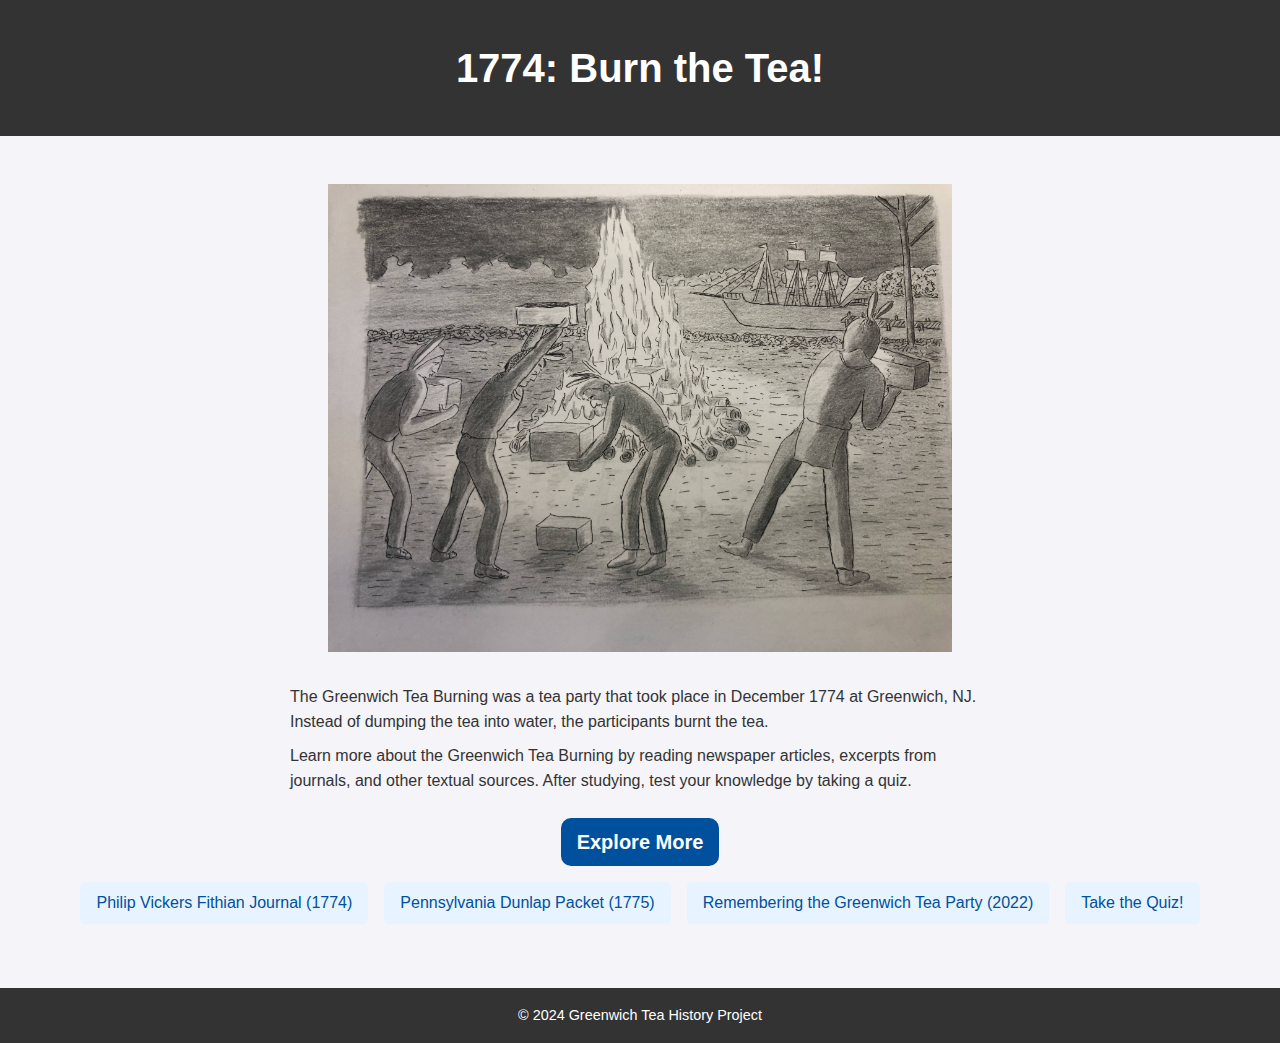
==== index.html @ 5428653f "Initial commit" ====
<!DOCTYPE html>
<html lang="en">
<head>
  <meta charset="UTF-8">
  <meta name="viewport" content="width=device-width, initial-scale=1.0">
  <meta name="description" content="Learn about the Greenwich Tea Burning of 1774 through historical articles and test your knowledge with a quiz.">
  <title>1774: Burn the Tea!</title>
  <link rel="icon" href="favicon-32x32.png" type="image/png" sizes="32x32">
  <link rel="stylesheet" href="styles/styles.css">
</head>
<body>
  <header>
    <div class="container">
      <h1>1774: Burn the Tea!</h1>
    </div>
  </header>

  <main>
    <div class="content">
      <img src="images/Indian_photo.jpg" alt="A depiction of the tea burning" class="hero-image">
      <section class="description">
        <p>
          The Greenwich Tea Burning was a tea party that took place in December 1774 at Greenwich, NJ.
          Instead of dumping the tea into water, the participants burnt the tea.
        </p>
        <p>
          Learn more about the Greenwich Tea Burning by reading newspaper articles,
          excerpts from journals, and other textual sources. After studying, test
          your knowledge by taking a quiz.
        </p>
      </section>
      <section class="links-section">
        <h4>Explore More</h4>
        <div class="links">
          <a href="fithian-journal.html">Philip Vickers Fithian Journal (1774)</a>
          <a href="dunlap-packet.html">Pennsylvania Dunlap Packet (1775)</a>
          <a href="remembering.html">Remembering the Greenwich Tea Party (2022)</a>
          <a href="quiz.html">Take the Quiz!</a>
        </div>
      </section>
    </div>
  </main>

  <footer>
    <p>&copy; 2024 Greenwich Tea History Project</p>
  </footer>
</body>
</html>
---- styles/styles.css ----
/* General Reset */
body, h1, h2, h4, p, a {
  margin: 0;
  padding: 0;
}

body {
  font-family: Arial, sans-serif;
  line-height: 1.6;
  color: #333;
  background-color: #f4f4f9;
  margin: 0;
  padding: 0;
}

header {
  background: #333;
  color: #fff;
  padding: 1rem 0;
  text-align: center;
}

h1 {
  font-size: 2.5rem;
}

h2 {
  font-size: 1.5rem;
  margin-top: 0.5rem;
}

.content {
  text-align: center;
  padding: 2rem 1rem;
}

.hero-image {
  max-width: 50%;
  height: auto;
  margin: 1rem 0;
}

.description p {
  margin: 0.5rem auto;
  max-width: 700px;
  text-align: left;
}

.links-section h4 {
  margin: 1rem auto;
  font-size: 1.25rem;
  color: #fff;
  background-color: #00509e;
  display: inline-block;
  padding: 0.5rem 1rem;
  border-radius: 10px;
}

.links {
  display: flex;
  flex-wrap: wrap;
  justify-content: center;
  gap: 1rem;
  /*margin: 1rem 0;*/
}

.links a {
  color: #00509e;
  background-color: #e7f3ff;
  text-decoration: none;
  padding: 0.5rem 1rem;
  border-radius: 5px;
  transition: background-color 0.3s, color 0.3s;
}

.links a:hover {
  background-color: #00509e;
  color: #fff;
}

footer {
  text-align: center;
  padding: 1rem 0;
  background: #333;
  color: #fff;
  font-size: 0.9rem;
  margin-top: 2rem;
}

/* Remebering the Tea Party */
/* General Reset */
body, html {
  margin: 0;
  padding: 0;
  font-family: Arial, sans-serif;
  box-sizing: border-box;
}

/* Centering Content */
.container {
  max-width: 800px;
  margin: 0 auto;
  text-align: center;
  padding: 20px;
}

/* Title Styling */
#page-title {
  font-size: 24px;
  margin-bottom: 20px;
  color: #333;
}

/* Paragraph Styling */
.paragraph {
  text-align: justify;
  line-height: 1.6;
  color: black;
  margin-bottom: 15px;
}

/* Link Styling */
#home-link {
  display: inline-block;
  margin-top: 20px;
  font-size: 16px;
  text-decoration: none;
  color: #007BFF;
}

#home-link:hover {
  text-decoration: underline;
}

.quote {
  margin-left: 20px;
  padding-left: 15px;
  /*border-left: 3px solid #ccc;*/
  /*font-style: italic;*/
  text-align: left;
}
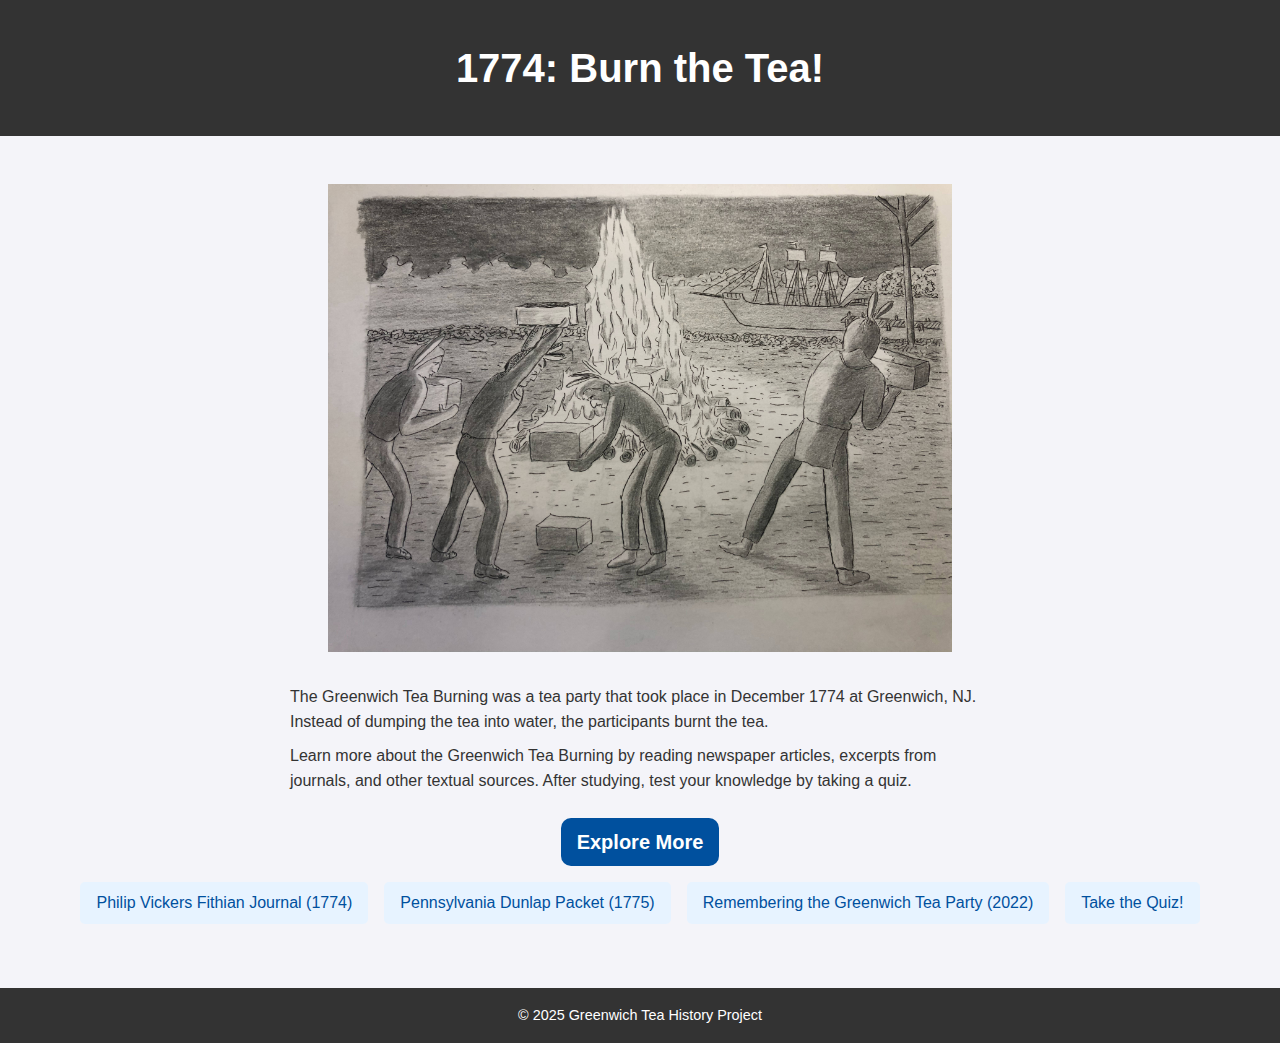
==== commit 9ce15eae: "Added project images" ====
--- a/index.html
+++ b/index.html
@@ -14,7 +14,6 @@
       <h1>1774: Burn the Tea!</h1>
     </div>
   </header>
-
   <main>
     <div class="content">
       <img src="images/Indian_photo.jpg" alt="A depiction of the tea burning" class="hero-image">
@@ -42,7 +41,7 @@
   </main>
 
   <footer>
-    <p>&copy; 2024 Greenwich Tea History Project</p>
+    <p>&copy; 2025 Greenwich Tea History Project</p>
   </footer>
 </body>
 </html>
--- a/styles/styles.css
+++ b/styles/styles.css
@@ -139,3 +139,9 @@
   /*font-style: italic;*/
   text-align: left;
 }
+
+#display-article {
+  display: flex;
+  flex-direction: column;
+  align-items: center;
+}